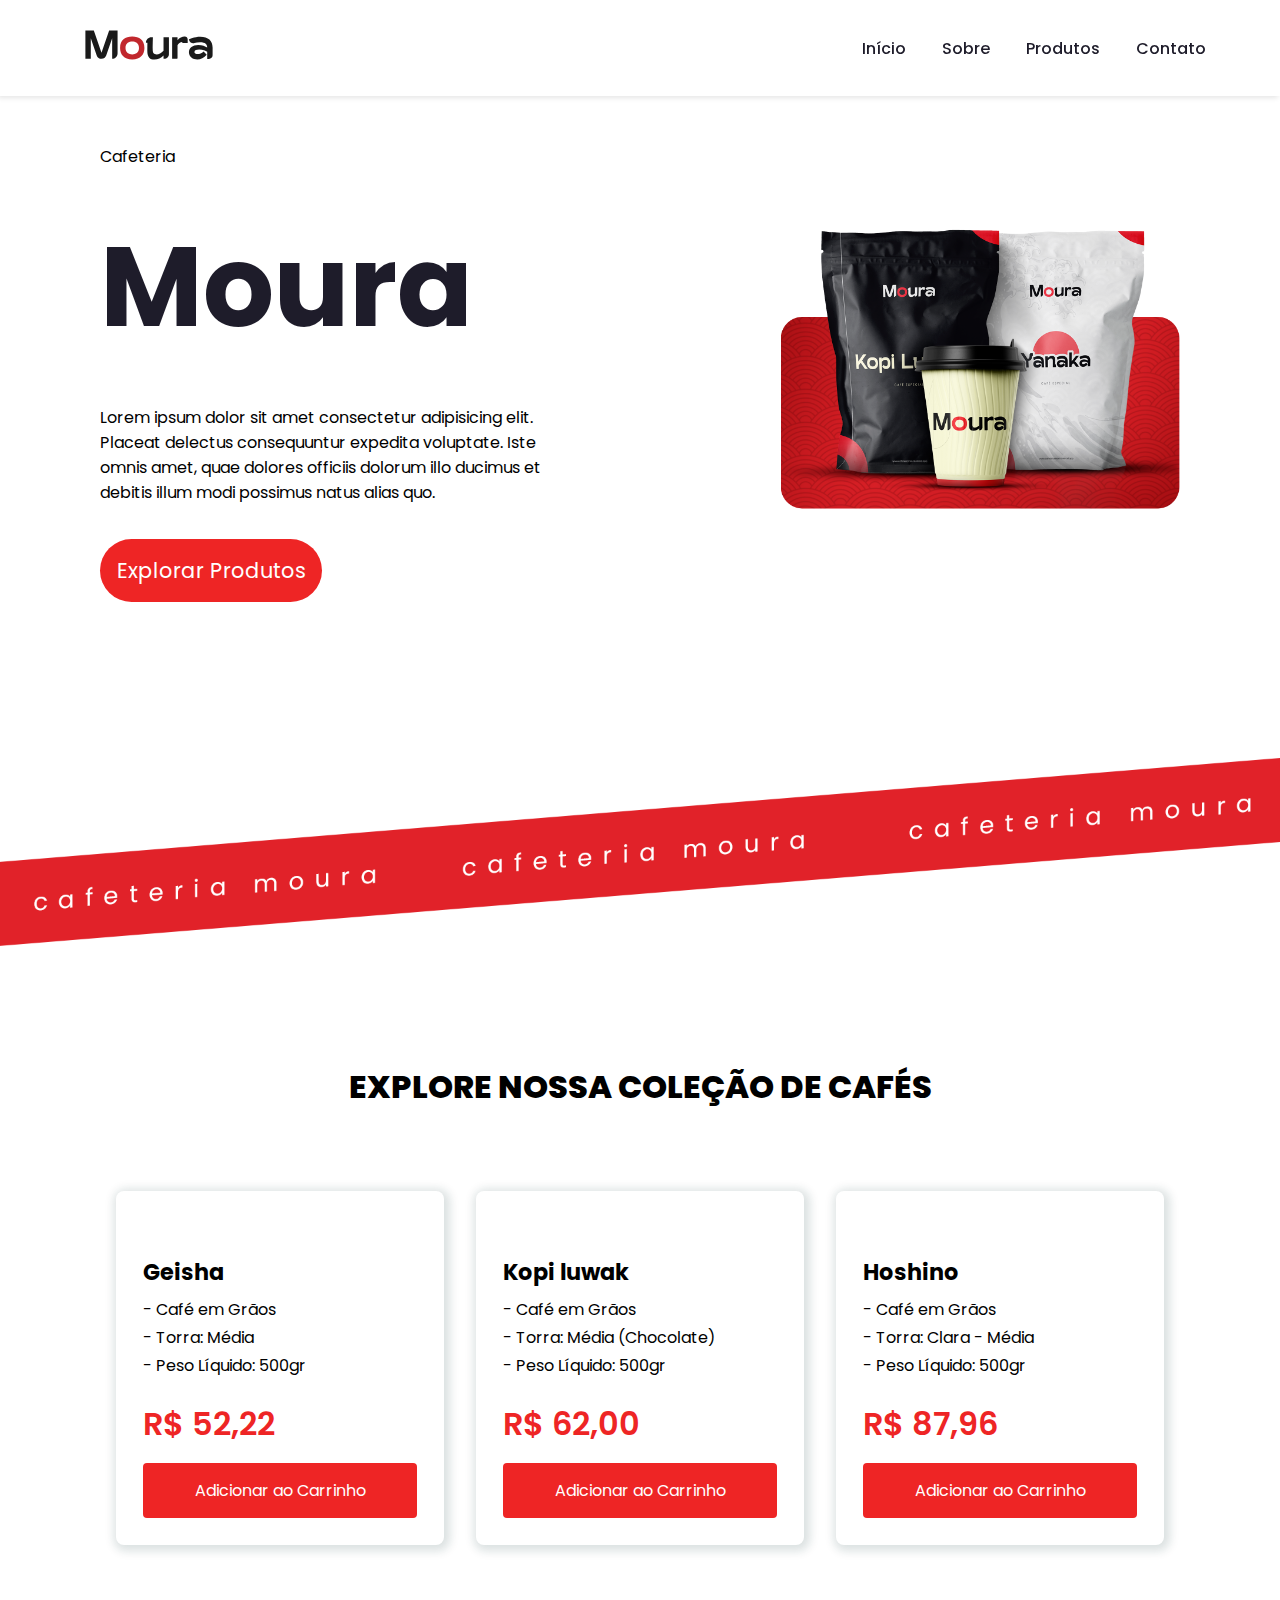
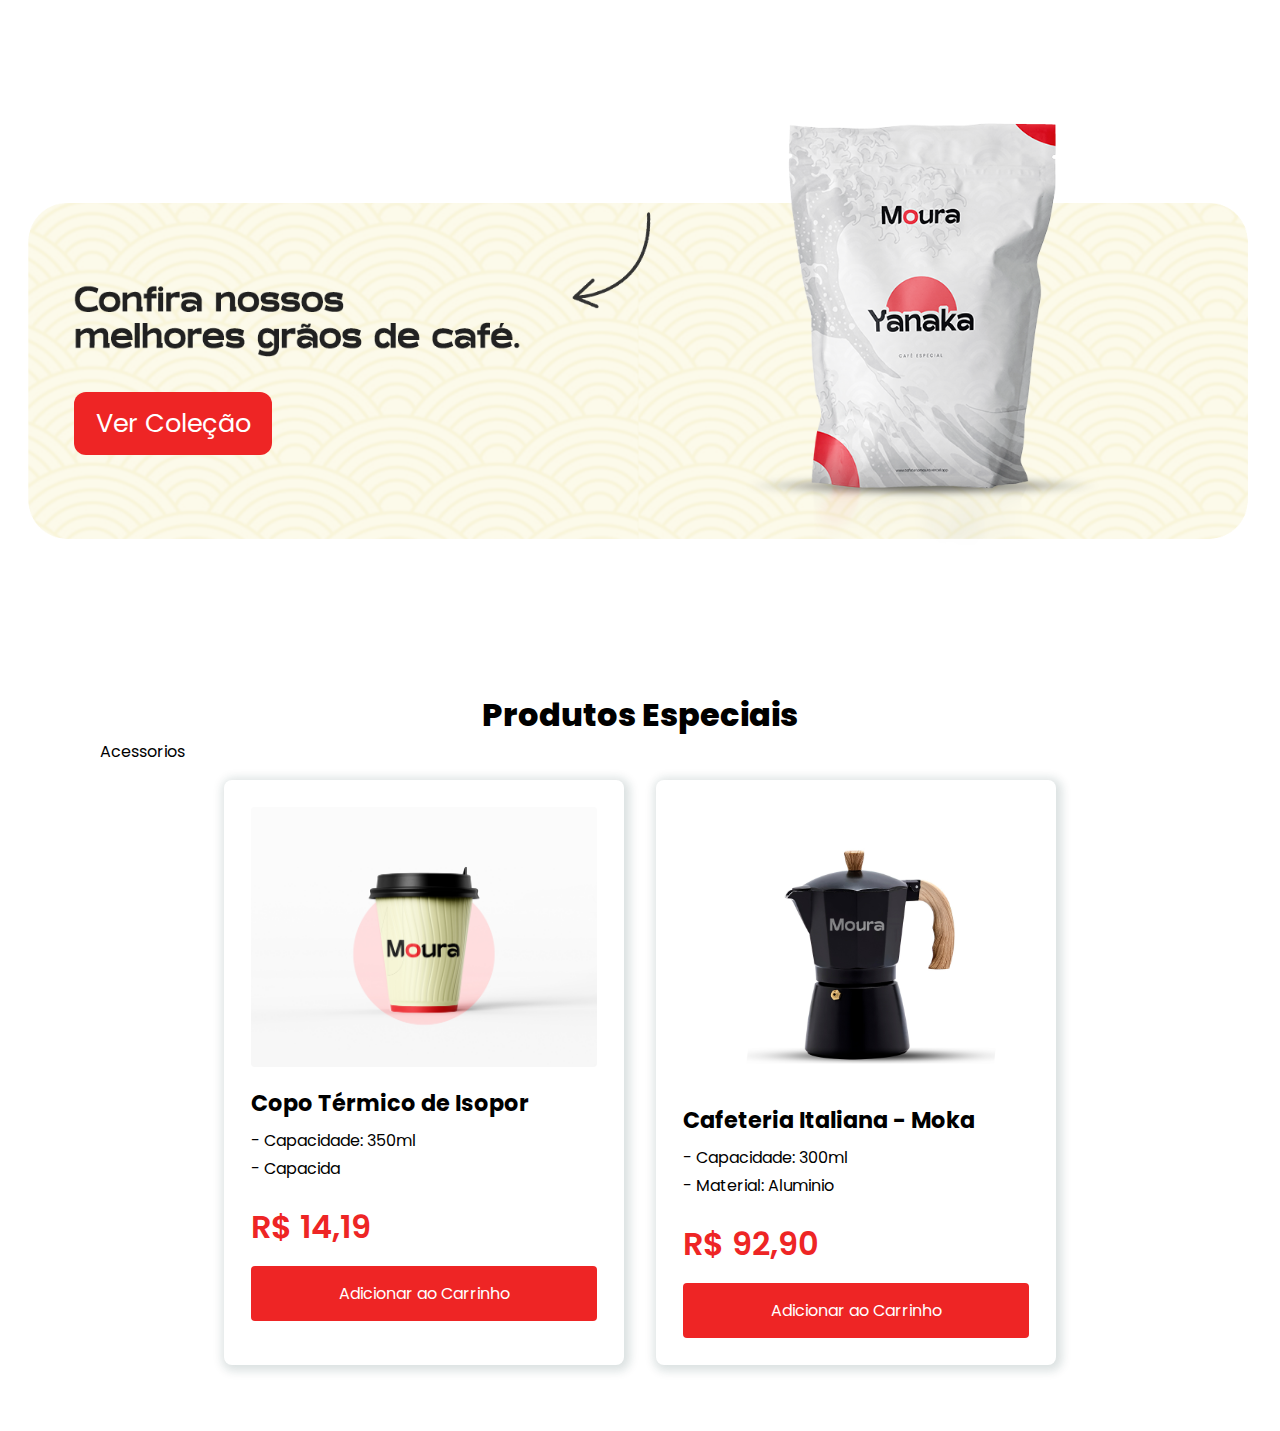
==== index.html @ a963ca7b "Arquivos" ====
<!DOCTYPE html>
<html lang="pt-br">
  <head>
    <meta charset="UTF-8" />
    <meta name="viewport" content="width=device-width, initial-scale=1.0" />
    <link rel="shortcut icon" href="assets/logo-icon.svg" type="image/x-icon" />
    <!-- CSS -->
    <link rel="stylesheet" href="styles/style.css" />
    <link rel="stylesheet" href="styles/responsive.css" />
    <title>Cafeteria Moura</title>
  </head>
  <body>
    <header>
      <nav class="navbar">
        <div class="logo">
          <img src="assets/logo.svg" alt="Logo">
        </div>
        <!-- Botão do menu hambúrguer -->
        <div class="burger" id="burger">
          <div></div>
          <div></div>
          <div></div>
        </div>
        <ul class="menu" id="menu">
          <li><a href="#inicio">Início</a></li>
          <li><a href="#sobre">Sobre</a></li>
          <li><a href="#produtos">Produtos</a></li>
          <li><a href="#contato">Contato</a></li>
        </ul>
      </nav>
    </header>

    <section class="container">
      <div class="content">
        <p>Cafeteria</p>
        <h1>Moura</h1>
        <p>
          Lorem ipsum dolor sit amet consectetur adipisicing elit. Placeat
          delectus consequuntur expedita voluptate. Iste omnis amet, quae
          dolores officiis dolorum illo ducimus et debitis illum modi possimus
          natus alias quo.
        </p>

        <a href="" class="explorarBtn">Explorar Produtos</a>
      </div>
      <div class="imgCoffee">
        <img src="assets/header.png" alt="" />
      </div>
    </section>

    <img class="faixa" src="assets/faixa.png" alt="" />

    <section class="prodCoffees">
      <h1>Explore nossa coleção de cafés</h1>

      <div class="card-conteiner">
        <div class="card">
          <img src="assets/coffee-1.jpg" alt="">
          <div class="infos">
            <h2>Geisha</h2>
            <ul>
              <li>- Café em Grãos</li>
              <li>- Torra: Média</li>
              <li>- Peso Líquido: 500gr</li>
            </ul>

            <div class="valor">
              <p class="valorReal">R$ 52,22</p>
            </div>

              <button class="btn">Adicionar ao Carrinho</button>
          </div>
        </div>

        <div class="card">
          <img src="assets/coffee-2.jpg" alt="">
          <div class="infos">
            <h2>Kopi luwak</h2>
            <ul>
              <li>- Café em Grãos</li>
              <li>- Torra: Média (Chocolate)</li>
              <li>- Peso Líquido: 500gr</li>
            </ul>

            <div class="valor">
              <p class="valorReal">R$ 62,00</p>
            </div>
            
            <button class="btn">Adicionar ao Carrinho</button>
          </div>
        </div>

        <div class="card">
          <img src="assets/coffee-3.jpg" alt="">
          <div class="infos">
            <h2>Hoshino</h2>
            <ul>
              <li>- Café em Grãos</li>
              <li>- Torra: Clara - Média</li>
              <li>- Peso Líquido: 500gr</li>
            </ul>

            <div class="valor">
              <p class="valorReal">R$ 87,96</p>
            </div>

            <button class="btn">Adicionar ao Carrinho</button>
          </div>
        </div>
      </div>
      
    </section>
    <div class="explorarPro">
      <img src="assets/img _111.png" alt="">
      <a id="colecao" href="">Ver Coleção</a>
    </div>

    <section class="acessorios">
      <h1>Produtos Especiais</h1>
      <p>Acessorios</p>
      <div class="card-conteiner">
        <div class="card">
          <img src="assets/cup-coffee.jpg" alt="">
          <div class="infos">
            <h2>Copo Térmico de Isopor</h2>
            <ul>
              <li>- Capacidade: 350ml</li>
              <li>- Capacida</li>
            </ul>

            <div class="valor">
              <p class="valorReal">R$ 14,19</p>
            </div>

            <button class="btn">Adicionar ao Carrinho</button>
          </div>
        </div>

        <div class="card">
          <img src="assets/Moka_G (1).jpg" alt="" style="width: 80%; position: relative; left: 40px;">
          <div class="infos">
            <h2>Cafeteria Italiana - Moka</h2>
            <ul>
              <li>- Capacidade: 300ml</li>
              <li>- Material: Aluminio</li>
            </ul>

            <div class="valor">
              <p class="valorReal">R$ 92,90</p>
            </div>

            <button class="btn">Adicionar ao Carrinho</button>
          </div>
        </div>
      </div>
    </section>


    <!-- JS -->
     <script src="script.js"></script>
  </body>
</html>
---- styles/style.css ----
@import url('https://fonts.googleapis.com/css2?family=Poppins:ital,wght@0,100;0,200;0,300;0,400;0,500;0,600;0,700;0,800;0,900;1,100;1,200;1,300;1,400;1,500;1,600;1,700;1,800;1,900&display=swap');

* {
  font-family: "Poppins", sans-serif;
  margin: 0;
  padding: 0;
  box-sizing: border-box;
  scroll-padding-top: 4rem;
  list-style: none;
  text-decoration: none;
}

:root {
  --main-color: #ee2525;
  --second-color: #fcca66;
  --text-color: #fff;
  --bg-color: #1e1c2a;
  --hover-color: #470909;
  /* sombra */
  --box-shadow: 2px 2px 10px 4px rgb(14 55 54 / 15%);
}

html {
  scroll-behavior: smooth;
}

section {
  padding: 50px 100px;
}

/* img */
img {
  width: 100%;
}

.navbar {
  display: flex;
  align-items: center;
  justify-content: space-between;
  width: 100%;
  height: 6rem;
  background-color: #ffffff;
  box-shadow: -2px 2px 5px rgba(0, 0, 0, 0.103);
  padding: 0 4rem;
  position: fixed;
  z-index: 1000;
}

/* Logo */
.logo img {
  height: 100px;
}

/* Menu de navegação (desktop) */
.menu {
  display: flex;
  gap: 1rem;
}

/* Links do menu */
.menu li a {
  color: var(--bg-color);
  text-decoration: none;
  font-weight: 500;
  transition: 0.3s all linear;
}

.menu li {
  border: 2px solid transparent;
  padding: 8px;
  transition: 0.3s all linear;
}

.menu li:hover {
  border-bottom: 2px solid var(--main-color);
}

/* Botão hamburger (inicialmente oculto) */
.burger {
  display: none;
  cursor: pointer;
}

.burger div {
  width: 25px;
  height: 3px;
  background-color: var(--bg-color);
  margin: 5px;
  transition: all 0.3s ease;
}


/* Section inicio */

.container {
  padding-top: 9rem;
  display: flex;
  align-items: center;
  justify-content: space-between;
}

.container h1 {
  font-weight: 700;
  font-size: 7rem;
  color: var(--bg-color);
}

.container p {
  width: 70%;
}

.imgCoffee {
  float: right;
  width: 90%;
}

.content {
  display: flex;
  flex-direction: column;
  gap: 34px;
}

.explorarBtn {
  background-color: var(--main-color);
  color: var(--text-color);
  font-size: 1.3rem;
  text-align: center;
  width: 222px;
  padding: 16px;
  border-radius: 45px;
  transition: .3s all linear;
}

.explorarBtn:hover {
  transition: .3s all linear;
  background-color: var(--hover-color);
}

/* Faixa */
.faixa {
  margin-top: 90px;
  margin-bottom: 3rem;
}

/* cafés */

.prodCoffees h1 {
  text-align: center;
  font-size: 2rem;
  text-transform: uppercase;
  font-weight: 800;
  margin-bottom: 4rem;
}

/* Cards dos cafés */

.card-conteiner {
  display: flex;
  justify-content: center;
}

.valor {
  margin-top: 1.4rem;
}


.valorReal {
  font-size: 2rem;
  color: var(--main-color);
  font-weight: 600;
}

.card {
  width: 400px;
  border-radius: 8px;
  padding: 26px;
  margin: 16px;
  box-shadow: var(--box-shadow);
  border: 0.3px solid transparent;
  transition: transform 0.3s, border 0.3s;
  background-color: #fff;
}

.card:hover {
  transform: scale(1.02);
  border: 0.3px solid var(--main-color);
  z-index: 10;
}

.card img {
  border-radius: 4px;
}

.card h2 {
  margin-top: 12px;
  font-size: 1.4em;
  margin-bottom: 8px;
}

.card ul {
  list-style: none;
  font-size: 1rem;
}

.card li {
  margin-bottom: 3px;
}

.btn{
  width: 100%;
  padding: 15px 20px;
  border: none;
  border-radius: 4px;
  font-size: 16px;
  cursor: pointer;
  text-align: center;
  text-decoration: none;
  background-color: var(--main-color);
  color: var(--text-color);
  margin-top: 15px;
  transition: background-color 0.3s;
}

.btn:hover{
  background-color: var(--hover-color);
}

/* Explorar */

.explorarPro {
  margin-top: 5rem;
  padding: 26px;
}


.explorarPro #colecao {
  position: relative;
  display: flex;
  top: -10rem;
  left: 3rem;
}

#colecao {
  display: flex;
  justify-content: center;
  width: 198px;
  color: var(--text-color);
  font-size: 1.6rem;
  background-color: var(--main-color);
  border-radius: 12px;
  padding: 12px;
  transition: .3s all linear;
}

#colecao:hover {
  transition: .3s all linear;
  background-color: #1e1c2a;
}

/* acessorios */

.acessorios h1 {
  text-align: center;
  font-size: 2rem;
  font-weight: 800;
}
---- styles/responsive.css ----
@media (max-width: 768px) {
  /* Seções */
  section {
    padding: 20px 10px;
  }

  /* Container principal */
  .container {
    padding-top: 2rem;
    flex-direction: column;
  }
  .container h1 {
    font-size: 3rem;
  }
  .container p {
    width: 100%;
  }

  /* Imagem */
  .imgCoffee {
    width: 100%;
    margin-top: 20px;
  }

  /* Botão explorar */
  .explorarBtn {
    width: 100%;
    max-width: 222px;
  }

  /* Faixa */
  .faixa {
    margin-top: 20px;
    margin-bottom: 20px;
  }

  /* Títulos de seção */
  .prodCoffees h1 {
    font-size: 1.5rem;
  }
  .acessorios h1 {
    font-size: 1.5rem;
  }

  /* Container de cards */
  .card-conteiner {
    flex-direction: column;
    align-items: center;
  }

  /* Cards */
  .card {
    width: 100%;
    max-width: 400px;
    margin: 10px 0;
    padding: 16px;
  }
  .card h2 {
    font-size: 1.2em;
  }
  .valorReal {
    font-size: 1.5rem;
  }

  /* Explorar coleção */
  .explorarPro #colecao {
    position: static;
    width: 100%;
    text-align: center;
  }
}


.burger.toggle div:nth-child(1) {
  transform: rotate(-45deg) translate(-5px, 6px);
}
.burger.toggle div:nth-child(2) {
  opacity: 0;
}
.burger.toggle div:nth-child(3) {
  transform: rotate(45deg) translate(-5px, -6px);
}


/* Responsividade e Animação do Menu Mobile            
    */
@media screen and (max-width: 768px) {

  .navbar {
    padding: 0 20px;
  }

  .logo img {
    height: 60px;
  }

  .burger {
    display: block;
  }

  .menu {
    display: block;
    position: absolute;
    top: 6rem;
    left: 0;
    width: 100%;
    background-color: #ffffff;
    box-shadow: 0px 4px 6px rgba(0, 0, 0, 0.1);
    transform: translateX(100%);
    opacity: 0;
    transition: transform 0.3s ease-in-out, opacity 0.3s ease-in-out;
    pointer-events: none;
  }
  /* Quando o menu está ativo, ele desliza para baixo e fica visível */
  .menu.active {
    transform: translateX(0);
    opacity: 1;
    pointer-events: auto; /* Permite clique quando aberto */
  }

  /* Ajuste dos itens do menu no mobile (empilhados) */
  .menu li {
    border: none;
    text-align: center;
    padding: 1rem 0;
  }

  .menu li:hover {
    background-color: var(--main-color);
    border: none;
    color: #ffffff;

  }
}
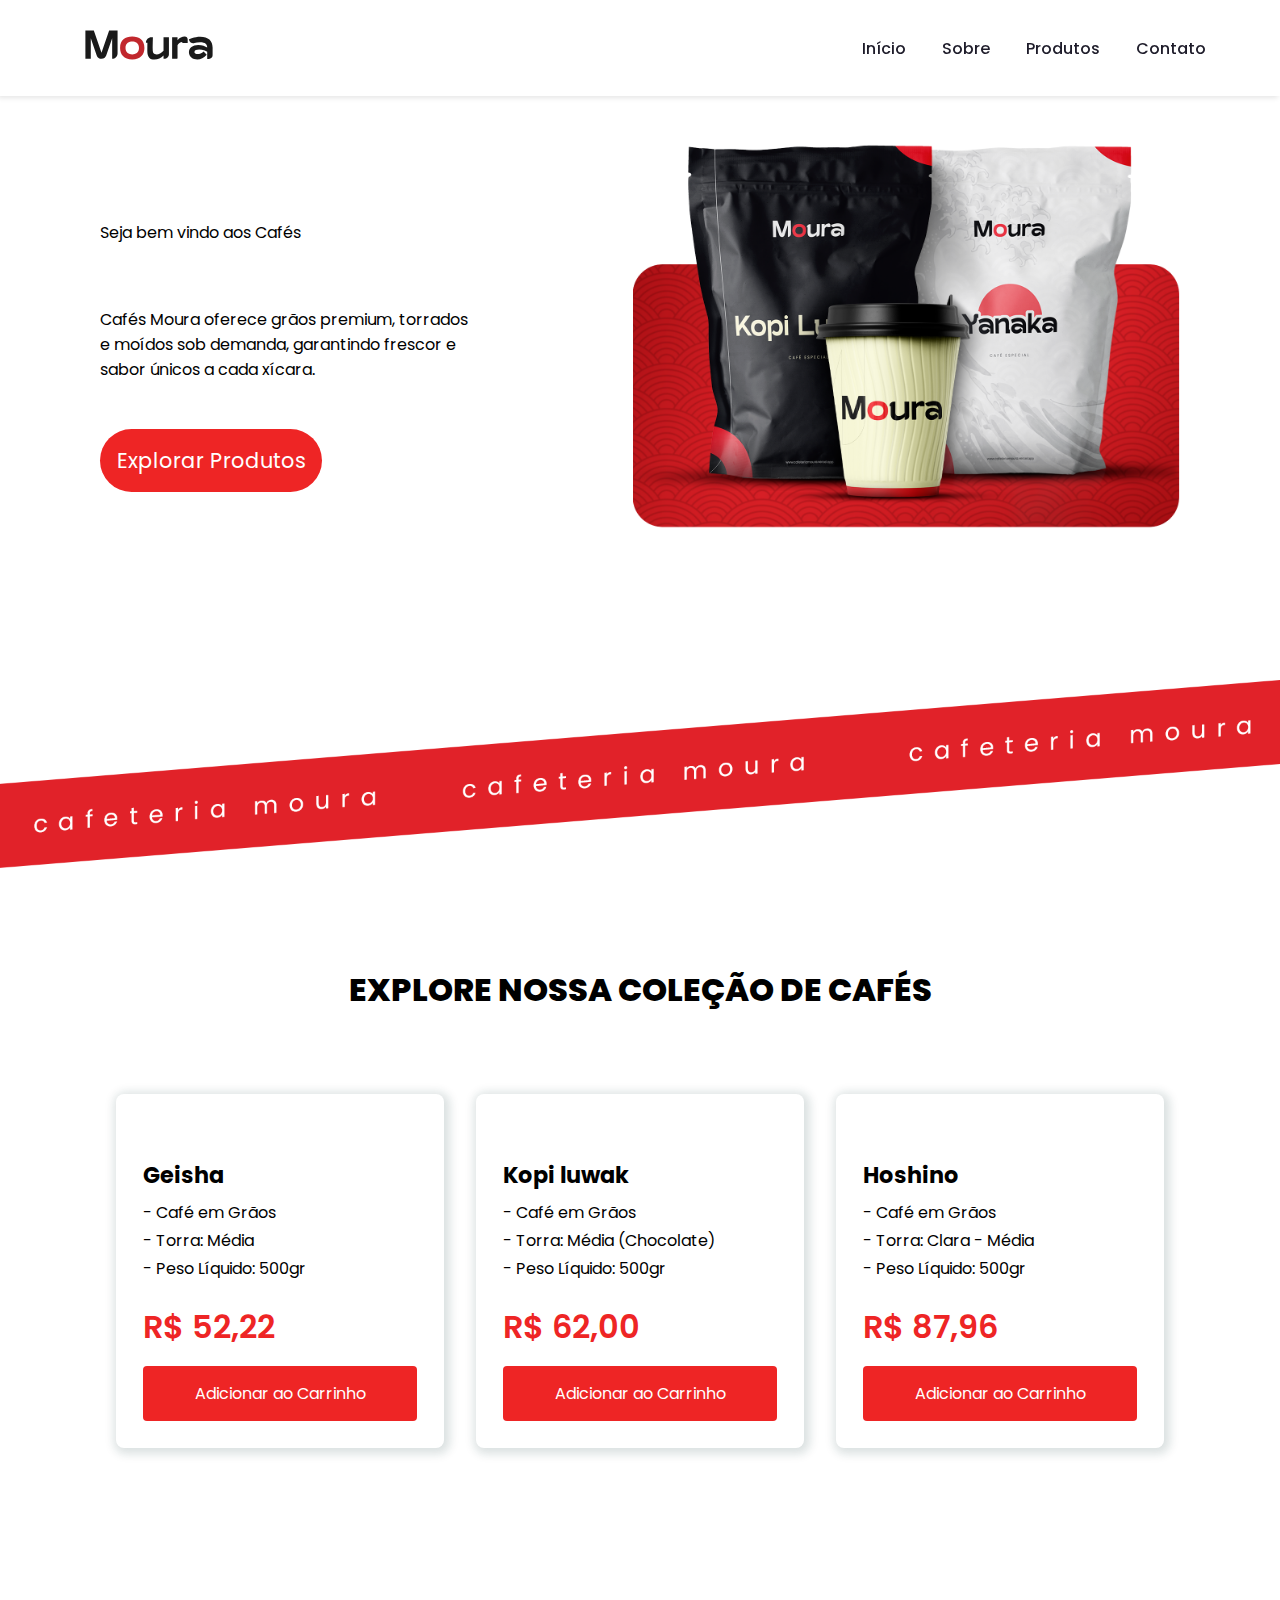
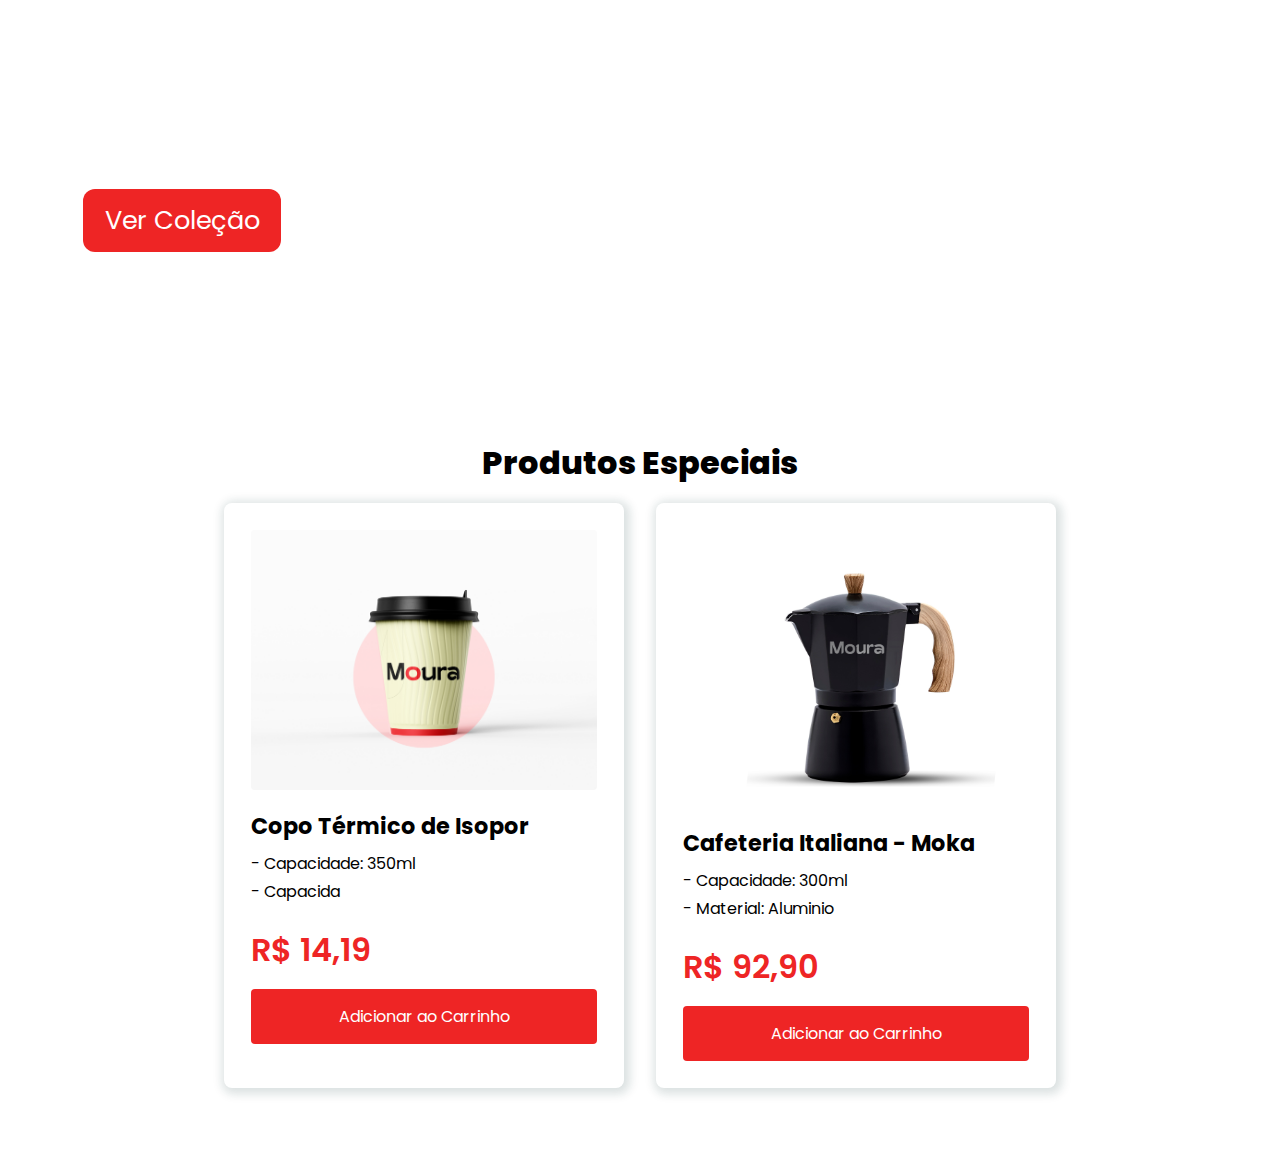
==== commit 49a4d900: "adição de novas estruturas" ====
--- a/index.html
+++ b/index.html
@@ -32,13 +32,10 @@
 
     <section class="container">
       <div class="content">
-        <p>Cafeteria</p>
-        <h1>Moura</h1>
+        <p>Seja bem vindo aos Cafés</p>
+        <img src="assets/Ativo 1.svg" alt="">
         <p>
-          Lorem ipsum dolor sit amet consectetur adipisicing elit. Placeat
-          delectus consequuntur expedita voluptate. Iste omnis amet, quae
-          dolores officiis dolorum illo ducimus et debitis illum modi possimus
-          natus alias quo.
+          Cafés Moura oferece grãos premium, torrados e moídos sob demanda, garantindo frescor e sabor únicos a cada xícara.
         </p>
 
         <a href="" class="explorarBtn">Explorar Produtos</a>
@@ -48,7 +45,8 @@
       </div>
     </section>
 
-    <img class="faixa" src="assets/faixa.png" alt="" />
+  
+    <div class="faixa"></div>
 
     <section class="prodCoffees">
       <h1>Explore nossa coleção de cafés</h1>
@@ -111,13 +109,12 @@
       
     </section>
     <div class="explorarPro">
-      <img src="assets/img _111.png" alt="">
+      <div class="imgExp"></div>
       <a id="colecao" href="">Ver Coleção</a>
     </div>
 
     <section class="acessorios">
       <h1>Produtos Especiais</h1>
-      <p>Acessorios</p>
       <div class="card-conteiner">
         <div class="card">
           <img src="assets/cup-coffee.jpg" alt="">
@@ -155,7 +152,6 @@
       </div>
     </section>
 
-
     <!-- JS -->
      <script src="script.js"></script>
   </body>
--- a/styles/style.css
+++ b/styles/style.css
@@ -99,6 +99,10 @@
   justify-content: space-between;
 }
 
+.content img {
+  width: 50%;
+}
+
 .container h1 {
   font-weight: 700;
   font-size: 7rem;
@@ -107,6 +111,7 @@
 
 .container p {
   width: 70%;
+  margin-top: 2rem;
 }
 
 .imgCoffee {
@@ -117,13 +122,14 @@
 .content {
   display: flex;
   flex-direction: column;
-  gap: 34px;
+  gap: 15px;
 }
 
 .explorarBtn {
   background-color: var(--main-color);
   color: var(--text-color);
   font-size: 1.3rem;
+  margin-top: 2rem;
   text-align: center;
   width: 222px;
   padding: 16px;
@@ -138,6 +144,12 @@
 
 /* Faixa */
 .faixa {
+  background-image: url('../assets/faixa.png');
+  background-size: cover;
+  background-repeat: no-repeat;
+  background-position: center;
+  width: 100%;
+  height: 12rem;
   margin-top: 90px;
   margin-bottom: 3rem;
 }
@@ -228,15 +240,19 @@
 /* Explorar */
 
 .explorarPro {
-  margin-top: 5rem;
-  padding: 26px;
+  background-image: url('../assets/img111.png');
+  background-size: cover;
+  background-repeat: no-repeat;
+  background-position: center;
+  height: 45vh;
+  margin: 35px;
 }
 
 
 .explorarPro #colecao {
   position: relative;
   display: flex;
-  top: -10rem;
+  top: 15rem;
   left: 3rem;
 }
 
--- a/styles/responsive.css
+++ b/styles/responsive.css
@@ -6,14 +6,16 @@
 
   /* Container principal */
   .container {
-    padding-top: 2rem;
+    padding-top: 5.5rem;
     flex-direction: column;
+    margin: 12px;
   }
   .container h1 {
     font-size: 3rem;
   }
   .container p {
     width: 100%;
+    margin-top: 1rem; 
   }
 
   /* Imagem */
@@ -24,6 +26,8 @@
 
   /* Botão explorar */
   .explorarBtn {
+    margin: 1.5rem auto;
+    font-size: 1rem;
     width: 100%;
     max-width: 222px;
   }
@@ -36,7 +40,8 @@
 
   /* Títulos de seção */
   .prodCoffees h1 {
-    font-size: 1.5rem;
+    font-size: 1.9rem;
+    margin: 2rem 20px;
   }
   .acessorios h1 {
     font-size: 1.5rem;
@@ -44,6 +49,7 @@
 
   /* Container de cards */
   .card-conteiner {
+    margin: 16px;
     flex-direction: column;
     align-items: center;
   }
@@ -62,11 +68,25 @@
     font-size: 1.5rem;
   }
 
+  .explorarPro {
+    background-image: url('../assets/img112.png');
+    background-size: contain;
+    background-repeat: no-repeat;
+    background-position: center;
+    height: 45vh;
+    margin: -2rem  auto  30px auto;
+  }
+
   /* Explorar coleção */
   .explorarPro #colecao {
-    position: static;
-    width: 100%;
+    display: flex;
+    justify-content: center;
+    align-items: center;
+    font-size: 1rem;
+    position: relative;
     text-align: center;
+    top: 20rem;
+    left: 25%;
   }
 }
 
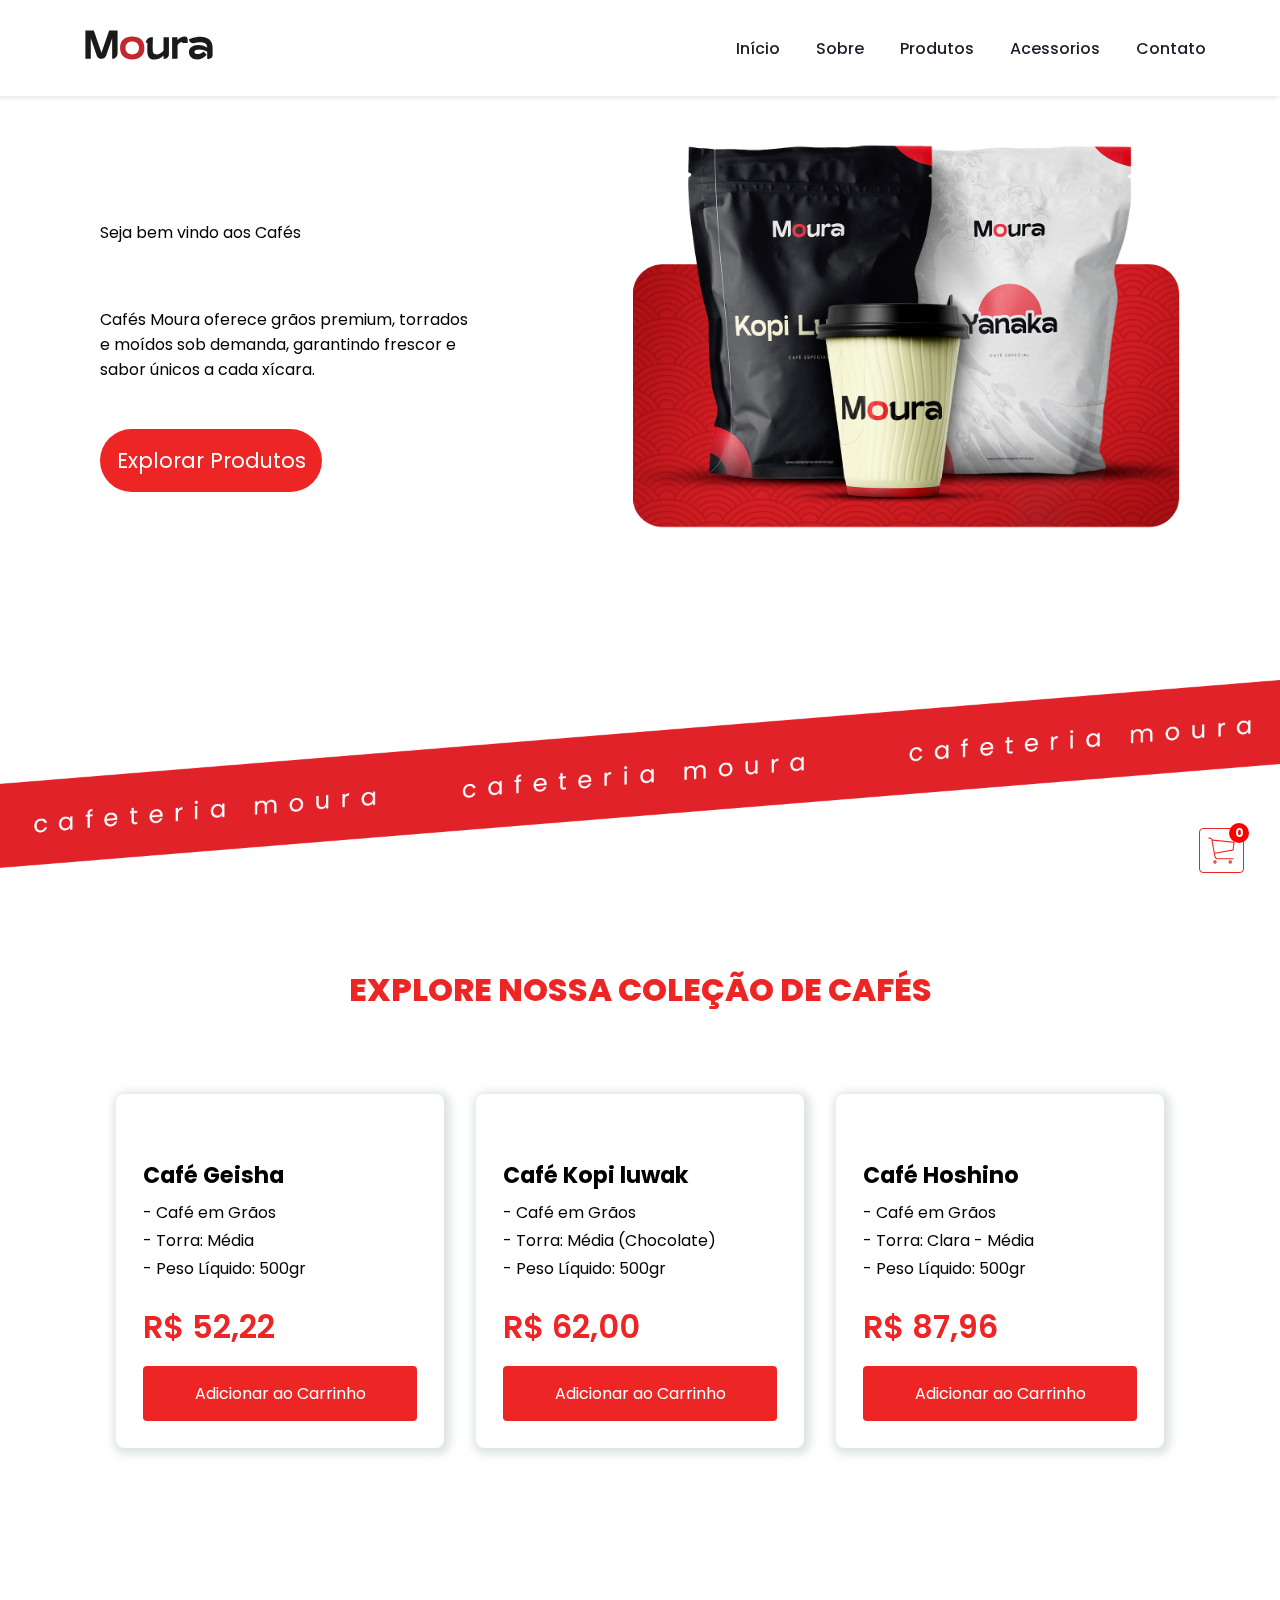
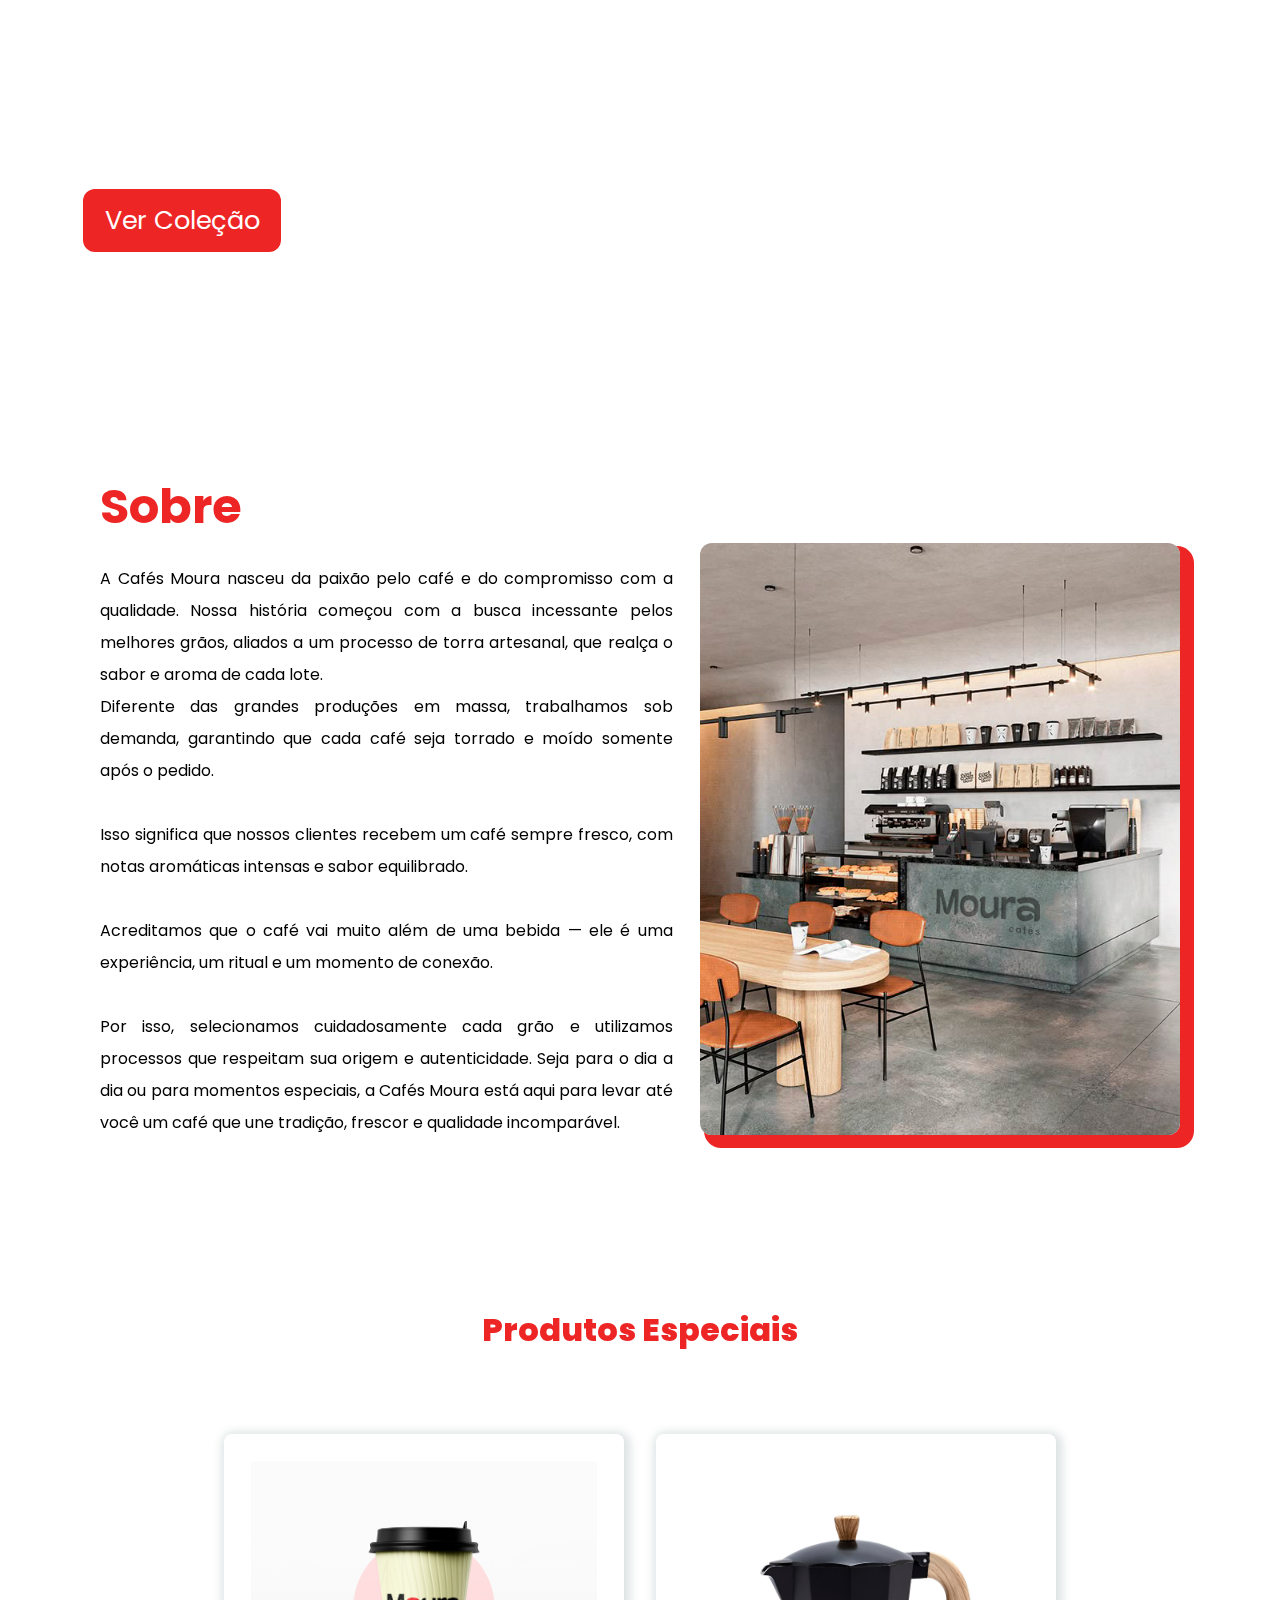
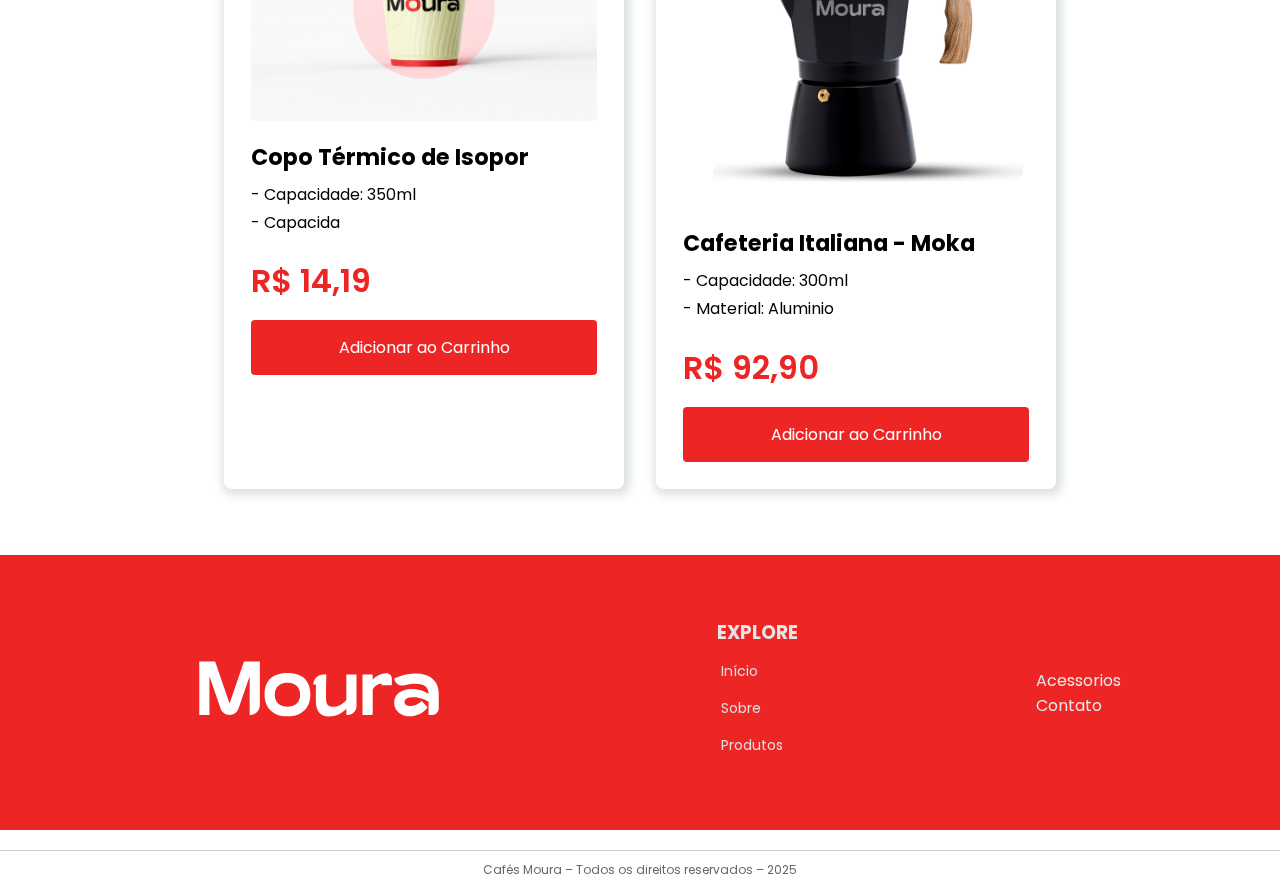
==== commit 51459929: "Melhorias e conclusaão parcial do projeto" ====
--- a/index.html
+++ b/index.html
@@ -6,6 +6,12 @@
     <link rel="shortcut icon" href="assets/logo-icon.svg" type="image/x-icon" />
     <!-- CSS -->
     <link rel="stylesheet" href="styles/style.css" />
+    <link rel="stylesheet" href="styles/cafés.css" />
+    <link rel="stylesheet" href="styles/explorar.css" />
+    <link rel="stylesheet" href="styles/navbar.css" />
+    <link rel="stylesheet" href="styles/sobre.css" />
+    <link rel="stylesheet" href="styles/footer.css" />
+    <link rel="stylesheet" href="styles/modalCompras.css" />
     <link rel="stylesheet" href="styles/responsive.css" />
     <title>Cafeteria Moura</title>
   </head>
@@ -13,7 +19,7 @@
     <header>
       <nav class="navbar">
         <div class="logo">
-          <img src="assets/logo.svg" alt="Logo">
+          <img src="assets/logo.svg" alt="Logo" />
         </div>
         <!-- Botão do menu hambúrguer -->
         <div class="burger" id="burger">
@@ -25,37 +31,64 @@
           <li><a href="#inicio">Início</a></li>
           <li><a href="#sobre">Sobre</a></li>
           <li><a href="#produtos">Produtos</a></li>
+          <li><a href="#acessorios">Acessorios</a></li>
           <li><a href="#contato">Contato</a></li>
         </ul>
-      </nav>
     </header>
+
+    <div class="carrinho-icon" id="carrinho-icon">
+      <img src="assets/shopping-cart.svg" alt="Carrinho" />
+      <span id="badge" class="badge">0</span>
+    </div>
+  </nav>
+
+    <!-- Modal do Carrinho -->
+<div id="modal-carrinho" class="modal">
+  <div class="modal-conteudo">
+    <span class="fechar" id="fechar-modal">&times;</span>
+    <h2>Carrinho de Compras</h2>
+    <ul id="carrinho-itens-modal">
+    </ul>
+    <hr style="margin-top: 23px; margin-bottom: 23px;">
+    <div class="finalizarCompra">
+      <p><strong>Total:</strong> R$ <span id="total-preco-modal">0.00</span></p>
+      <button id="finalizarCompraBtn">Finalizar Compra</button>
+    </div>
+  
+  </div>
+</div>
+
+<!-- Notificação de item adicionado -->
+<div id="toast" class="toast">Item adicionado ao carrinho!</div>
+
+
 
     <section class="container">
       <div class="content">
         <p>Seja bem vindo aos Cafés</p>
-        <img src="assets/Ativo 1.svg" alt="">
+        <img src="assets/Ativo 1.svg" alt="" />
         <p>
-          Cafés Moura oferece grãos premium, torrados e moídos sob demanda, garantindo frescor e sabor únicos a cada xícara.
+          Cafés Moura oferece grãos premium, torrados e moídos sob demanda,
+          garantindo frescor e sabor únicos a cada xícara.
         </p>
 
-        <a href="" class="explorarBtn">Explorar Produtos</a>
+        <a href="#produtos" class="explorarBtn">Explorar Produtos</a>
       </div>
       <div class="imgCoffee">
         <img src="assets/header.png" alt="" />
       </div>
     </section>
 
-  
     <div class="faixa"></div>
 
-    <section class="prodCoffees">
+    <section class="prodCoffees" id="produtos">
       <h1>Explore nossa coleção de cafés</h1>
 
       <div class="card-conteiner">
         <div class="card">
-          <img src="assets/coffee-1.jpg" alt="">
-          <div class="infos">
-            <h2>Geisha</h2>
+          <img src="assets/coffee-1.jpg" alt="" />
+          <div class="infos">
+            <h2>Café Geisha</h2>
             <ul>
               <li>- Café em Grãos</li>
               <li>- Torra: Média</li>
@@ -66,14 +99,14 @@
               <p class="valorReal">R$ 52,22</p>
             </div>
 
-              <button class="btn">Adicionar ao Carrinho</button>
-          </div>
-        </div>
-
-        <div class="card">
-          <img src="assets/coffee-2.jpg" alt="">
-          <div class="infos">
-            <h2>Kopi luwak</h2>
+            <button class="btn">Adicionar ao Carrinho</button>
+          </div>
+        </div>
+
+        <div class="card">
+          <img src="assets/coffee-2.jpg" alt="" />
+          <div class="infos">
+            <h2>Café Kopi luwak</h2>
             <ul>
               <li>- Café em Grãos</li>
               <li>- Torra: Média (Chocolate)</li>
@@ -83,15 +116,15 @@
             <div class="valor">
               <p class="valorReal">R$ 62,00</p>
             </div>
-            
-            <button class="btn">Adicionar ao Carrinho</button>
-          </div>
-        </div>
-
-        <div class="card">
-          <img src="assets/coffee-3.jpg" alt="">
-          <div class="infos">
-            <h2>Hoshino</h2>
+
+            <button class="btn">Adicionar ao Carrinho</button>
+          </div>
+        </div>
+
+        <div class="card">
+          <img src="assets/coffee-3.jpg" alt="" />
+          <div class="infos">
+            <h2>Café Hoshino</h2>
             <ul>
               <li>- Café em Grãos</li>
               <li>- Torra: Clara - Média</li>
@@ -106,18 +139,47 @@
           </div>
         </div>
       </div>
-      
     </section>
     <div class="explorarPro">
       <div class="imgExp"></div>
       <a id="colecao" href="">Ver Coleção</a>
     </div>
 
-    <section class="acessorios">
+    <section class="sobre" id="sobre">
+      <h1>Sobre</h1>
+      <div class="contentSobre">
+        <p>
+          A Cafés Moura nasceu da paixão pelo café e do compromisso com a
+          qualidade. Nossa história começou com a busca incessante pelos
+          melhores grãos, aliados a um processo de torra artesanal, que realça o
+          sabor e aroma de cada lote. <br>
+
+          Diferente das grandes produções em massa, trabalhamos sob demanda, 
+          garantindo que cada café seja torrado e moído somente após o pedido. <br><br>
+
+          Isso significa que nossos clientes recebem um café sempre fresco, 
+          com notas aromáticas intensas e sabor equilibrado. <br><br>
+
+          Acreditamos que o café vai muito além de uma bebida — ele é uma
+          experiência, um ritual e um momento de conexão. <br><br>
+          
+          Por isso, selecionamos cuidadosamente cada grão e utilizamos processos 
+          que respeitam sua origem e autenticidade. Seja para o dia a dia ou para momentos
+          especiais, a Cafés Moura está aqui para levar até você um café que une
+          tradição, frescor e qualidade incomparável.
+        </p>
+
+        <div class="imgSobre">
+          <img src="assets/ABOUT.jpg" alt="" />
+        </div>
+      </div>
+    </section>
+
+    <section class="acessorios" id="acessorios">
       <h1>Produtos Especiais</h1>
       <div class="card-conteiner">
         <div class="card">
-          <img src="assets/cup-coffee.jpg" alt="">
+          <img src="assets/cup-coffee.jpg" alt="" />
           <div class="infos">
             <h2>Copo Térmico de Isopor</h2>
             <ul>
@@ -134,7 +196,10 @@
         </div>
 
         <div class="card">
-          <img src="assets/Moka_G (1).jpg" alt="" style="width: 80%; position: relative; left: 40px;">
+          <img
+            src="assets/Moka.jpg"
+            alt=""
+          />
           <div class="infos">
             <h2>Cafeteria Italiana - Moka</h2>
             <ul>
@@ -152,7 +217,28 @@
       </div>
     </section>
 
+
+    <footer  id="contato">
+      <div class="footer-left">
+        <img src="./assets/logo.svg" alt="Nexify Logo" />
+      </div>
+      <div class="footer-center">
+        <h3>EXPLORE</h3>
+        <li><a href="#inicio">Início</a></li>
+          <li><a href="#sobre">Sobre</a></li>
+          <li><a href="#produtos">Produtos</a></li>
+      </div>
+      <div class="footer-right">
+        <li><a href="#acessorios">Acessorios</a></li>
+        <li><a href="#contato">Contato</a></li>
+      </div>
+    </footer>
+    <div class="footer-bottom">
+      Cafés Moura – Todos os direitos reservados – 2025
+    </div>
+    
+
     <!-- JS -->
-     <script src="script.js"></script>
+    <script src="./scripts/script.js"></script>
   </body>
 </html>
--- a/styles/style.css
+++ b/styles/style.css
@@ -33,63 +33,6 @@
   width: 100%;
 }
 
-.navbar {
-  display: flex;
-  align-items: center;
-  justify-content: space-between;
-  width: 100%;
-  height: 6rem;
-  background-color: #ffffff;
-  box-shadow: -2px 2px 5px rgba(0, 0, 0, 0.103);
-  padding: 0 4rem;
-  position: fixed;
-  z-index: 1000;
-}
-
-/* Logo */
-.logo img {
-  height: 100px;
-}
-
-/* Menu de navegação (desktop) */
-.menu {
-  display: flex;
-  gap: 1rem;
-}
-
-/* Links do menu */
-.menu li a {
-  color: var(--bg-color);
-  text-decoration: none;
-  font-weight: 500;
-  transition: 0.3s all linear;
-}
-
-.menu li {
-  border: 2px solid transparent;
-  padding: 8px;
-  transition: 0.3s all linear;
-}
-
-.menu li:hover {
-  border-bottom: 2px solid var(--main-color);
-}
-
-/* Botão hamburger (inicialmente oculto) */
-.burger {
-  display: none;
-  cursor: pointer;
-}
-
-.burger div {
-  width: 25px;
-  height: 3px;
-  background-color: var(--bg-color);
-  margin: 5px;
-  transition: all 0.3s ease;
-}
-
-
 /* Section inicio */
 
 .container {
@@ -101,12 +44,6 @@
 
 .content img {
   width: 50%;
-}
-
-.container h1 {
-  font-weight: 700;
-  font-size: 7rem;
-  color: var(--bg-color);
 }
 
 .container p {
@@ -154,129 +91,12 @@
   margin-bottom: 3rem;
 }
 
-/* cafés */
-
-.prodCoffees h1 {
-  text-align: center;
-  font-size: 2rem;
-  text-transform: uppercase;
-  font-weight: 800;
-  margin-bottom: 4rem;
-}
-
-/* Cards dos cafés */
-
-.card-conteiner {
-  display: flex;
-  justify-content: center;
-}
-
-.valor {
-  margin-top: 1.4rem;
-}
-
-
-.valorReal {
-  font-size: 2rem;
+/* acessorios */
+.acessorios h1 {
   color: var(--main-color);
-  font-weight: 600;
-}
-
-.card {
-  width: 400px;
-  border-radius: 8px;
-  padding: 26px;
-  margin: 16px;
-  box-shadow: var(--box-shadow);
-  border: 0.3px solid transparent;
-  transition: transform 0.3s, border 0.3s;
-  background-color: #fff;
-}
-
-.card:hover {
-  transform: scale(1.02);
-  border: 0.3px solid var(--main-color);
-  z-index: 10;
-}
-
-.card img {
-  border-radius: 4px;
-}
-
-.card h2 {
-  margin-top: 12px;
-  font-size: 1.4em;
-  margin-bottom: 8px;
-}
-
-.card ul {
-  list-style: none;
-  font-size: 1rem;
-}
-
-.card li {
-  margin-bottom: 3px;
-}
-
-.btn{
-  width: 100%;
-  padding: 15px 20px;
-  border: none;
-  border-radius: 4px;
-  font-size: 16px;
-  cursor: pointer;
-  text-align: center;
-  text-decoration: none;
-  background-color: var(--main-color);
-  color: var(--text-color);
-  margin-top: 15px;
-  transition: background-color 0.3s;
-}
-
-.btn:hover{
-  background-color: var(--hover-color);
-}
-
-/* Explorar */
-
-.explorarPro {
-  background-image: url('../assets/img111.png');
-  background-size: cover;
-  background-repeat: no-repeat;
-  background-position: center;
-  height: 45vh;
-  margin: 35px;
-}
-
-
-.explorarPro #colecao {
-  position: relative;
-  display: flex;
-  top: 15rem;
-  left: 3rem;
-}
-
-#colecao {
-  display: flex;
-  justify-content: center;
-  width: 198px;
-  color: var(--text-color);
-  font-size: 1.6rem;
-  background-color: var(--main-color);
-  border-radius: 12px;
-  padding: 12px;
-  transition: .3s all linear;
-}
-
-#colecao:hover {
-  transition: .3s all linear;
-  background-color: #1e1c2a;
-}
-
-/* acessorios */
-
-.acessorios h1 {
   text-align: center;
   font-size: 2rem;
   font-weight: 800;
-}+  margin: 4rem;
+}
+
--- a/styles/cafés.css
+++ b/styles/cafés.css
@@ -0,0 +1,84 @@
+
+/* cafés */
+
+.prodCoffees h1 {
+  color: var(--main-color);
+    text-align: center;
+    font-size: 2rem;
+    text-transform: uppercase;
+    font-weight: 800;
+    margin-bottom: 4rem;
+  }
+  
+  /* Cards dos cafés */
+  
+  .card-conteiner {
+    display: flex;
+    justify-content: center;
+  }
+  
+  .valor {
+    margin-top: 1.4rem;
+  }
+  
+  
+  .valorReal {
+    font-size: 2rem;
+    color: var(--main-color);
+    font-weight: 600;
+  }
+  
+  .card {
+    width: 400px;
+    border-radius: 8px;
+    padding: 26px;
+    margin: 16px;
+    box-shadow: var(--box-shadow);
+    border: 0.3px solid transparent;
+    transition: transform 0.3s, border 0.3s;
+    background-color: #fff;
+  }
+  
+  .card:hover {
+    transform: scale(1.02);
+    border: 0.3px solid var(--main-color);
+    z-index: 10;
+  }
+  
+  .card img {
+    border-radius: 4px;
+  }
+  
+  .card h2 {
+    margin-top: 12px;
+    font-size: 1.4em;
+    margin-bottom: 8px;
+  }
+  
+  .card ul {
+    list-style: none;
+    font-size: 1rem;
+  }
+  
+  .card li {
+    margin-bottom: 3px;
+  }
+  
+  .btn{
+    width: 100%;
+    padding: 15px 20px;
+    border: none;
+    border-radius: 4px;
+    font-size: 16px;
+    cursor: pointer;
+    text-align: center;
+    text-decoration: none;
+    background-color: var(--main-color);
+    color: var(--text-color);
+    margin-top: 15px;
+    transition: background-color 0.3s;
+  }
+  
+  .btn:hover{
+    background-color: var(--hover-color);
+  }--- a/styles/explorar.css
+++ b/styles/explorar.css
@@ -0,0 +1,33 @@
+.explorarPro {
+    background-image: url('../assets/img111.png');
+    background-size: cover;
+    background-repeat: no-repeat;
+    background-position: center;
+    height: 45vh;
+    margin: 35px;
+  }
+  
+  
+  .explorarPro #colecao {
+    position: relative;
+    display: flex;
+    top: 15rem;
+    left: 3rem;
+  }
+  
+  #colecao {
+    display: flex;
+    justify-content: center;
+    width: 198px;
+    color: var(--text-color);
+    font-size: 1.6rem;
+    background-color: var(--main-color);
+    border-radius: 12px;
+    padding: 12px;
+    transition: .3s all linear;
+  }
+  
+  #colecao:hover {
+    transition: .3s all linear;
+    background-color: #1e1c2a;
+  }--- a/styles/navbar.css
+++ b/styles/navbar.css
@@ -0,0 +1,56 @@
+.navbar {
+    display: flex;
+    align-items: center;
+    justify-content: space-between;
+    width: 100%;
+    height: 6rem;
+    background-color: #ffffff;
+    box-shadow: -2px 2px 5px rgba(0, 0, 0, 0.103);
+    padding: 0 4rem;
+    position: fixed;
+    z-index: 1000;
+  }
+  
+  /* Logo */
+  .logo img {
+    height: 100px;
+  }
+  
+  /* Menu de navegação (desktop) */
+  .menu {
+    display: flex;
+    gap: 1rem;
+  }
+  
+  /* Links do menu */
+  .menu li a {
+    color: var(--bg-color);
+    text-decoration: none;
+    font-weight: 500;
+    transition: 0.3s all linear;
+  }
+  
+  .menu li {
+    border: 2px solid transparent;
+    padding: 8px;
+    transition: 0.3s all linear;
+  }
+  
+  .menu li:hover {
+    border-bottom: 2px solid var(--main-color);
+  }
+  
+  /* Botão hamburger (inicialmente oculto) */
+  .burger {
+    display: none;
+    cursor: pointer;
+  }
+  
+  .burger div {
+    width: 25px;
+    height: 3px;
+    background-color: var(--bg-color);
+    margin: 5px;
+    transition: all 0.3s ease;
+  }
+  --- a/styles/sobre.css
+++ b/styles/sobre.css
@@ -0,0 +1,31 @@
+.sobre h1{
+  font-size: 3rem;
+  font-weight: 700;
+  color: var(--main-color);
+  margin-top: 2rem;
+}
+
+.contentSobre {
+  display: flex;
+  align-items: center;
+}
+
+.contentSobre P {
+  display: flex;
+  font-size: 1rem;
+  line-height: 2rem;
+  width: 48rem;
+  margin-top: 1rem;
+  margin-right: 1.7rem;
+  text-align: justify;
+}
+
+.contentSobre img {
+  width: 30rem;
+  height: 37rem;
+  border-radius: 12px;
+
+  -webkit-box-shadow: 9px 8px 0px 5px rgba(238, 37, 37, 1);
+  -moz-box-shadow: 9px 8px 0px 5px rgba(238, 37, 37, 1);
+  box-shadow: 9px 8px 0px 5px rgba(238, 37, 37, 1);
+}
--- a/styles/footer.css
+++ b/styles/footer.css
@@ -0,0 +1,104 @@
+footer {
+    background: var(--main-color);
+    padding: 40px;
+    display: flex;
+    justify-content: space-around;
+    align-items: center;
+    flex-wrap: wrap;
+  }
+  
+  .footer-left img {
+    width: 20rem;
+    mix-blend-mode: color-dodge;
+    filter: brightness(0) invert(1);
+  }
+  
+  .footer-center {
+    text-align: left;
+  }
+  
+  .footer-center h3 {
+    color: #e4e4e4;
+    margin-bottom: 10px;
+  }
+  
+  .footer-center a {
+    display: block;
+    text-decoration: none;
+    color: #dfdfdf;
+    font-size: 14px;
+    padding: 2px;
+    margin: 8px 0;
+    border: 2px solid transparent;
+  }
+  
+  .footer-center a:hover {
+    border-bottom: 2px solid var(--text-color);
+    transition: 0.3s;
+  }
+  
+  .footer-right {
+    text-align: left;
+  }
+  
+  .footer-right p {
+    font-size: 14px;
+    color: #d3d3d3;
+    margin: 8px 0;
+  }
+  
+  .footer-right a {
+    text-decoration: none;
+    color: #e6e6e6;
+  }
+
+  .footer-right a:hover {
+    border-bottom: 2px solid var(--text-color);
+    transition: 0.3s;
+  }
+  
+  .footer-bottom {
+    text-align: center;
+    padding: 10px;
+    font-size: 12px;
+    color: #666;
+    border-top: 1px solid #ccc;
+    margin-top: 20px;
+  }
+
+  /* Ajustes para telas menores */
+@media (max-width: 768px) {
+    
+      footer {
+        flex-direction: column;
+        align-items: center;
+        text-align: center;
+      }
+    
+      .footer-left img {
+        width: 12rem;
+      }
+    
+      .footer-center,
+      .footer-right {
+        text-align: center;
+      }
+    }
+    
+    @media (max-width: 480px) {
+    
+      .footer-left img {
+        width: 15rem;
+        margin-bottom: 30px;
+      }
+      .footer-center a {
+        font-size: 15px;
+      }
+      .footer-right p {
+        font-size: 15px;
+        margin: 10px;
+      }
+      .footer-bottom {
+        font-size: 12px;
+      }
+    }--- a/styles/modalCompras.css
+++ b/styles/modalCompras.css
@@ -0,0 +1,169 @@
+/* Estilo do Ícone do Carrinho */
+.carrinho-icon {
+  cursor: pointer;
+  position: fixed;
+  bottom: 20px;
+  right: 16px;
+  display: inline-block;
+  margin-right: 20px;
+  z-index: 10000;
+}
+
+.carrinho-icon img {
+  width: 45px;
+  height: 45px;
+  padding: 4px;
+  border-radius: 4px;
+  border: 1px solid var(--main-color);
+  background-color: var(--text-color);
+}
+
+/* Estilo do Modal */
+.modal {
+  display: none;
+  position: fixed;
+  z-index: 10000;
+  left: 0;
+  top: 0;
+  width: 100%;
+  height: 100%;
+  background-color: rgba(0, 0, 0, 0.4);
+  overflow: auto;
+}
+
+.modal-conteudo {
+  background-color: #fff;
+  margin: 15% auto;
+  padding: 20px;
+  border-radius: 8px;
+  width: 80%;
+  max-width: 500px;
+}
+
+.modal h2 {
+  margin-top: 6px;
+  margin-bottom: 8px;
+}
+
+.modal ul {
+  list-style: none;
+  padding: 0;
+  max-height: 300px;
+  overflow-y: auto;
+}
+
+.modal li {
+  display: flex;
+  align-items: center;
+  justify-content: space-between;
+  padding: 5px 0;
+  border-bottom: 1px solid #ddd;
+}
+
+.fechar {
+  color: #1d1d1d;
+  font-size: 28px;
+  font-weight: bold;
+  position: absolute;
+  right: 30rem;
+  transition: 0.2s;
+  width: 1.8rem;
+  height: 1.8rem;
+  text-align: center;
+  line-height: 1.8rem;
+  border-radius: 4px;
+}
+
+.fechar:hover,
+.fechar:focus {
+  transition: 0.3s;
+  background-color: var(--main-color);
+  color: var(--text-color);
+  text-decoration: none;
+  cursor: pointer;
+}
+
+.remover {
+  color: var(--main-color);
+  cursor: pointer;
+  transition: 0.3s;
+  font-size: 1rem;
+  font-weight: 600;
+  margin-right: 1rem;
+  background: none;
+  border: none;
+}
+
+/* Estilo da Notificação Toast */
+.toast {
+  visibility: hidden;
+  min-width: 250px;
+  margin-left: -125px;
+  background-color: #caffdc;
+  color: #1e503d;
+  border-left: 4px solid #088b4a;
+  text-align: center;
+  border-radius: 2px;
+  padding: 16px;
+  position: fixed;
+  z-index: 200;
+  right: 0.6rem;
+  top: 7rem;
+  font-size: 1rem;
+  opacity: 0;
+  transition: opacity 0.5s, visibility 0.5s;
+}
+
+.toast.show {
+  visibility: visible;
+  opacity: 1;
+}
+
+#carrinho-itens-modal img {
+  width: 78px;
+}
+
+/* Estilo do Badge (Número de Itens no Carrinho) */
+.badge {
+  position: absolute;
+  top: -5px;
+  right: -5px;
+  background-color: red;
+  color: white;
+  width: 20px;
+  height: 20px;
+  border-radius: 50%;
+  display: flex;
+  justify-content: center;
+  align-items: center;
+  font-size: 12px;
+  font-weight: bold;
+}
+
+/* Botão Finalizar Compra */
+.finalizarCompra {
+  display: flex;
+  justify-content: space-between;
+  align-items: center;
+  margin-top: 20px;
+}
+
+.finalizarCompra button {
+  padding: 10px 20px;
+  background-color: var(--main-color);
+  color: var(--text-color);
+  border: none;
+  border-radius: 4px;
+  cursor: pointer;
+  font-size: 1rem;
+  font-weight: 600;
+  border: 1px solid transparent;
+  transition: 0.3s;
+}
+
+
+.finalizarCompra button:hover {
+    background-color: var(--text-color);
+    color: var(--main-color);
+    border: 1px solid var(--main-color);
+}--- a/styles/responsive.css
+++ b/styles/responsive.css
@@ -105,13 +105,14 @@
 /* Responsividade e Animação do Menu Mobile            
     */
 @media screen and (max-width: 768px) {
-
   .navbar {
-    padding: 0 20px;
+    padding: 0 2rem;
+    position: fixed;
+    top: -1px;
   }
 
   .logo img {
-    height: 60px;
+    width: 10rem;
   }
 
   .burger {
@@ -151,4 +152,106 @@
     color: #ffffff;
 
   }
+}
+
+
+
+@media (max-width: 768px) {
+  .sobre h1 {
+    font-size: 2rem;
+  }
+
+  .contentSobre {
+    flex-direction: column;
+    text-align: center;
+  }
+
+  .contentSobre p {
+    font-size: 0.9rem;
+    line-height: 1.8rem;
+    width: 100%;
+    margin-right: 0;
+  }
+
+  .contentSobre img {
+    max-width: 20rem;
+  }
+}
+
+@media (max-width: 480px) {
+  .sobre h1 {
+    font-size: 2rem;
+    text-align: center;
+  }
+
+  .contentSobre p {
+    font-size: 0.9rem;
+    line-height: 1.8rem; 
+    width: 96%;
+    text-align: left;
+  }
+
+  .contentSobre img {
+    margin-top: 3rem;
+    max-width: 80%;
+    height: auto;
+  }
+
+}
+
+
+/* ============== Media Queries para Responsividade ============== */
+@media (max-width: 768px) {
+  /* Ajusta a posição e tamanho do ícone do carrinho */
+  .carrinho-icon {
+    bottom: 15px;
+    right: 10px;
+    margin-right: 10px;
+  }
+  .carrinho-icon img {
+    width: 40px;
+    height: 40px;
+  }
+
+  /* Ajusta o modal e seu conteúdo */
+  .modal-conteudo {
+    width: 90%;
+    margin: 20% auto;
+    padding: 15px;
+  }
+
+  .modal h2 {
+    font-size: 1.2rem;
+  }
+
+  /* Ajusta o botão fechar */
+  .fechar {
+    right: 1.6rem; /* Valor mais adequado para telas menores */
+    font-size: 24px;
+  }
+
+  .modal li img {
+    display: none;
+  }
+}
+
+@media (max-width: 480px) {
+  /* Reduz ainda mais o tamanho do ícone em dispositivos muito pequenos */
+  .carrinho-icon img {
+    width: 35px;
+    height: 35px;
+  }
+
+  /* Ajusta a notificação Toast */
+  .toast {
+    min-width: 200px;
+    font-size: 0.9rem;
+    top: 5rem;
+  }
+
+  /* Ajusta o botão de finalizar compra */
+  .finalizarCompra button {
+    padding: 8px 16px;
+    font-size: 0.9rem;
+  }
 }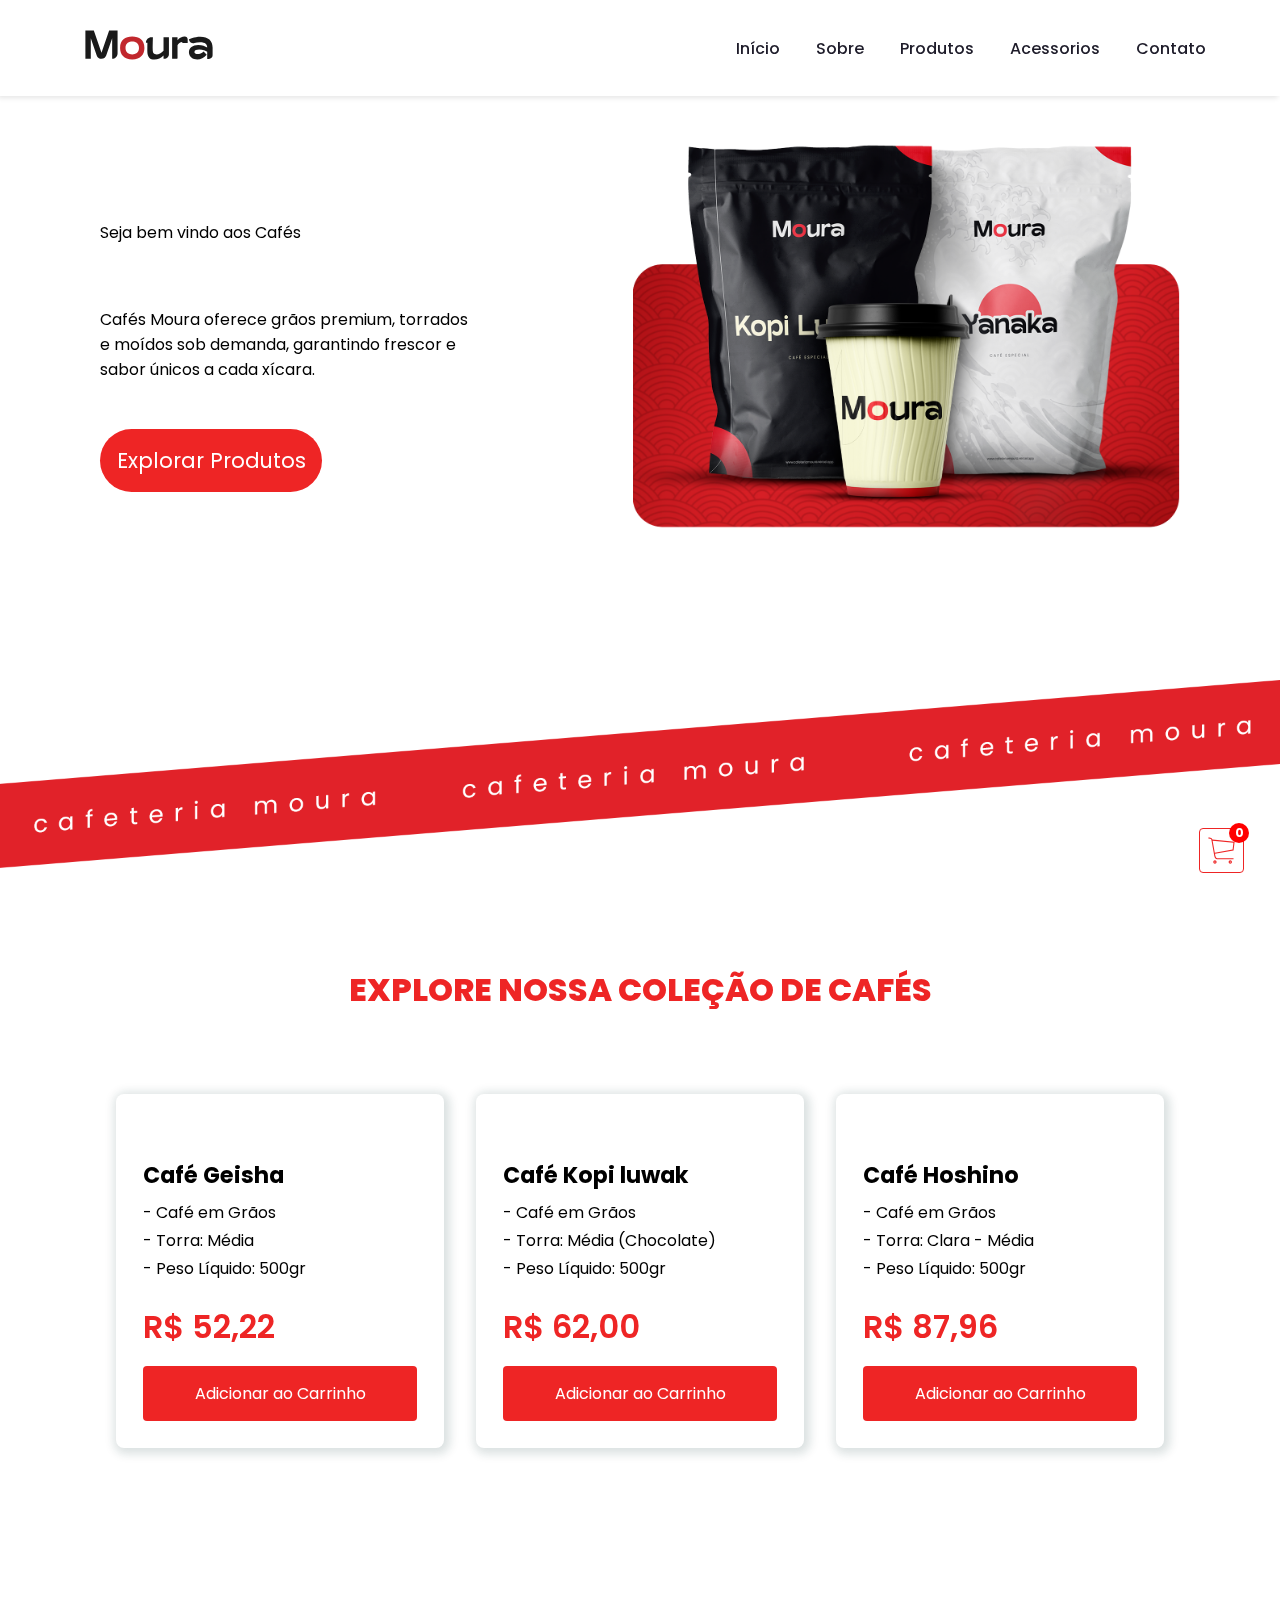
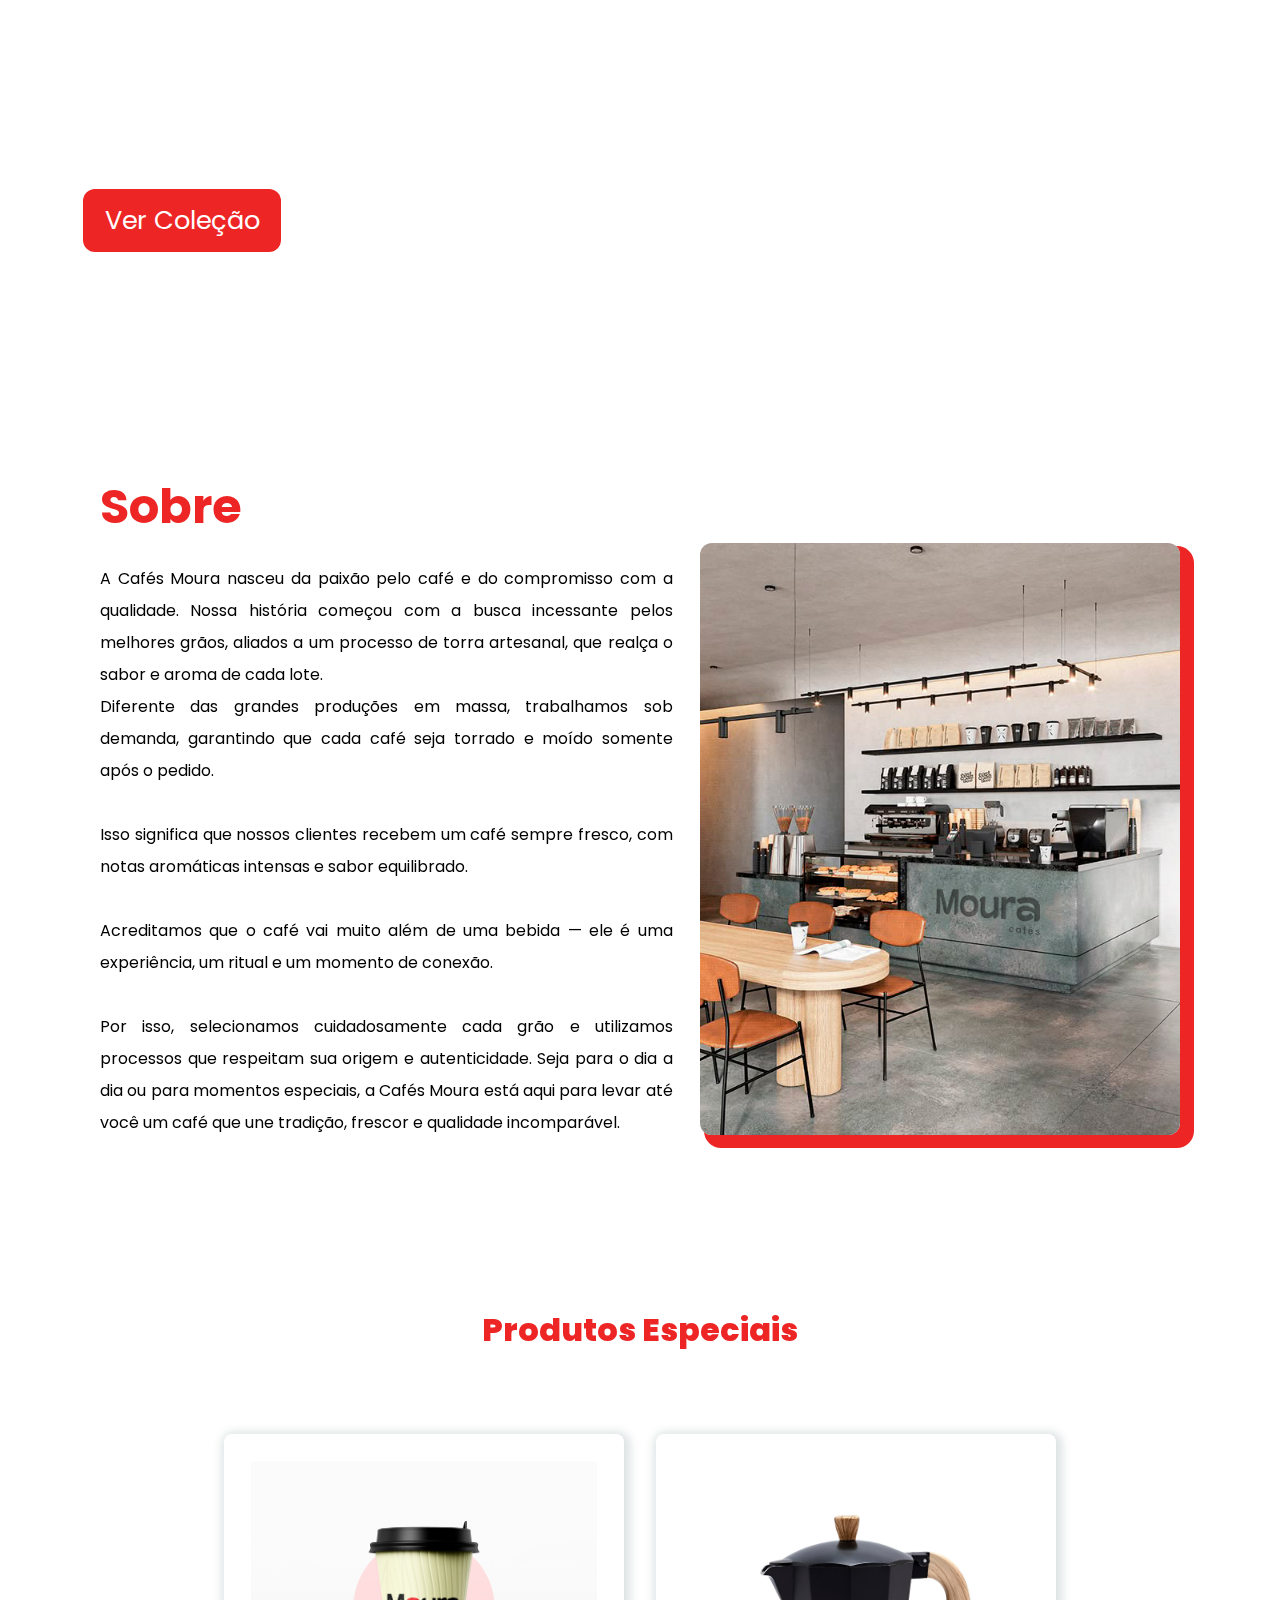
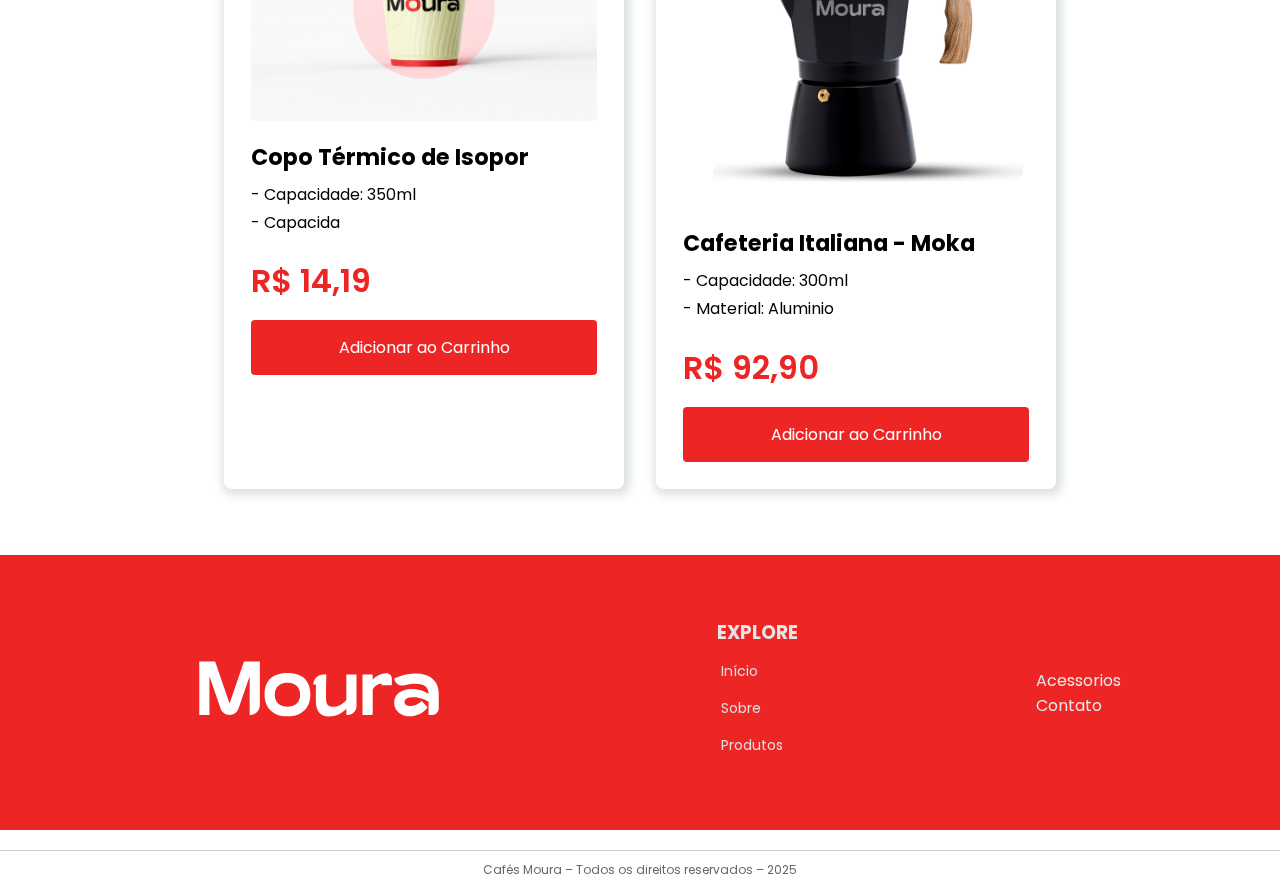
==== commit c92e970c: "Ajuste na versão mobile" ====
--- a/index.html
+++ b/index.html
@@ -142,7 +142,7 @@
     </section>
     <div class="explorarPro">
       <div class="imgExp"></div>
-      <a id="colecao" href="">Ver Coleção</a>
+      <a id="colecao" href="#produtos">Ver Coleção</a>
     </div>
 
     <section class="sobre" id="sobre">
--- a/styles/footer.css
+++ b/styles/footer.css
@@ -83,6 +83,10 @@
       .footer-right {
         text-align: center;
       }
+
+      .footer-right li {
+        margin: 15px;
+      }
     }
     
     @media (max-width: 480px) {
--- a/styles/responsive.css
+++ b/styles/responsive.css
@@ -102,8 +102,7 @@
 }
 
 
-/* Responsividade e Animação do Menu Mobile            
-    */
+/* Responsividade e Animação do Menu Mobile */
 @media screen and (max-width: 768px) {
   .navbar {
     padding: 0 2rem;
@@ -132,11 +131,11 @@
     transition: transform 0.3s ease-in-out, opacity 0.3s ease-in-out;
     pointer-events: none;
   }
-  /* Quando o menu está ativo, ele desliza para baixo e fica visível */
+
   .menu.active {
     transform: translateX(0);
     opacity: 1;
-    pointer-events: auto; /* Permite clique quando aberto */
+    pointer-events: auto; 
   }
 
   /* Ajuste dos itens do menu no mobile (empilhados) */
@@ -155,7 +154,6 @@
 }
 
 
-
 @media (max-width: 768px) {
   .sobre h1 {
     font-size: 2rem;
@@ -198,7 +196,6 @@
   }
 
 }
-
 
 /* ============== Media Queries para Responsividade ============== */
 @media (max-width: 768px) {
@@ -209,8 +206,8 @@
     margin-right: 10px;
   }
   .carrinho-icon img {
-    width: 40px;
-    height: 40px;
+    width: 60px;
+    height: 60px;
   }
 
   /* Ajusta o modal e seu conteúdo */
